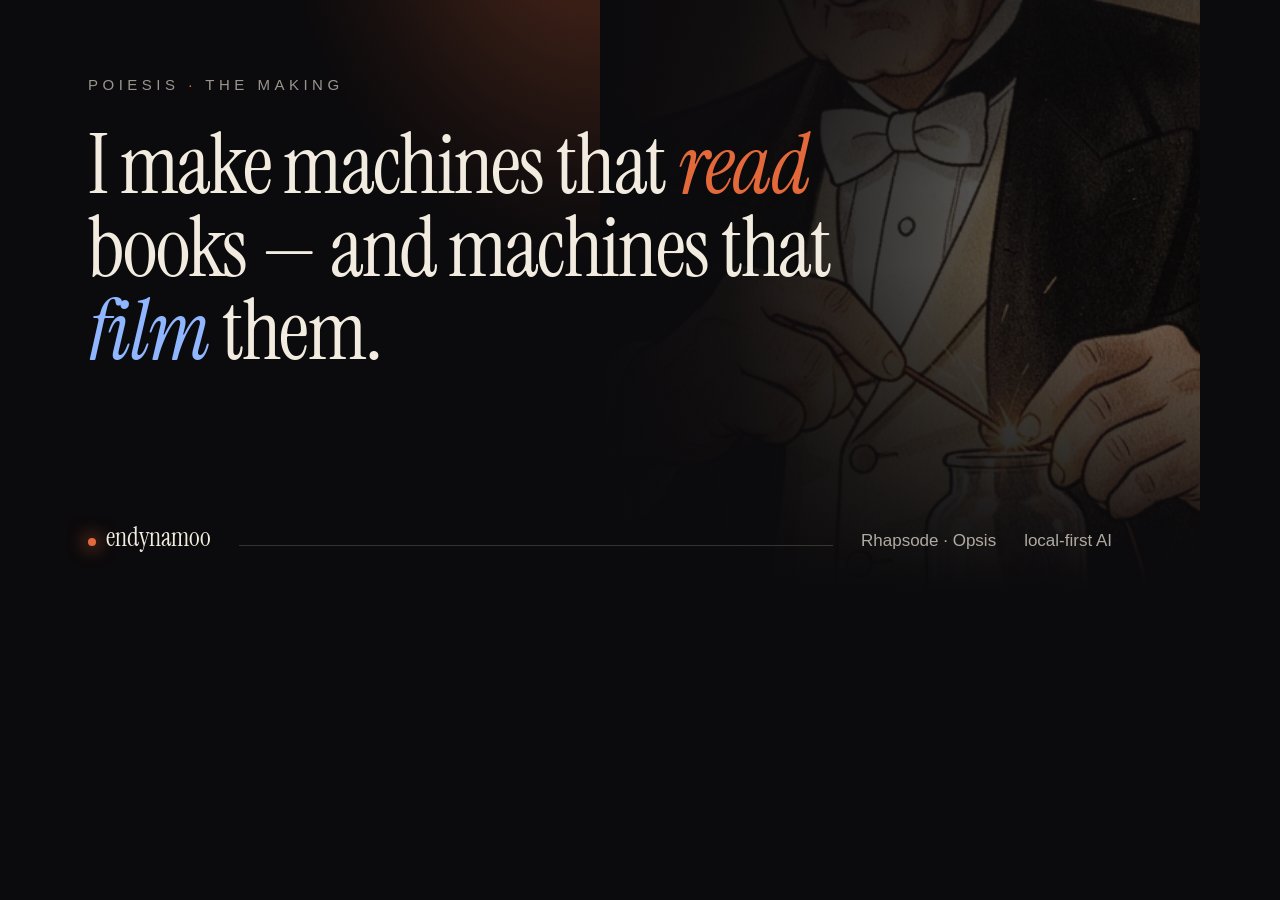
==== tools/og-source.html @ e605e254 "feat: the Poiesis site One dark scroll that presents Rhapsode and Opsis as working local-first produ" ====
﻿<!doctype html>
<html lang="en">
<head>
<meta charset="utf-8">
<style>
  @font-face {
    font-family: "Instrument Serif";
    src: url("../assets/fonts/instrument-serif-latin.woff2") format("woff2");
    font-weight: 400; font-style: normal;
  }
  @font-face {
    font-family: "Instrument Serif";
    src: url("../assets/fonts/instrument-serif-italic-latin.woff2") format("woff2");
    font-weight: 400; font-style: italic;
  }
  * { box-sizing: border-box; margin: 0; }
  body {
    width: 1200px; height: 630px; overflow: hidden; position: relative;
    background: #0B0A0C; color: #F2EBDF;
    font-family: "Segoe UI", sans-serif;
  }
  .beam {
    position: absolute; inset: -20% 0 auto 50%; width: 900px; height: 900px;
    transform: translateX(-50%);
    background: radial-gradient(50% 60% at 50% 0%, rgba(228,105,58,.34), rgba(228,105,58,.06) 55%, transparent 72%);
  }
  .frame {
    position: absolute; inset: 0 0 0 50%;
    background: url("../assets/img/frame-02.webp") center/cover;
    opacity: .55; filter: saturate(.85);
  }
  .fade {
    position: absolute; inset: 0 0 0 50%;
    background:
      linear-gradient(90deg, #0B0A0C 0%, rgba(11,10,12,.92) 22%, rgba(11,10,12,.12) 92%),
      linear-gradient(180deg, rgba(11,10,12,.55) 0%, rgba(11,10,12,0) 30%);
  }
  .scrim { position: absolute; inset: 0; background: linear-gradient(180deg, transparent 42%, #0B0A0C 94%); }
  .wrap { position: relative; padding: 76px 88px; height: 100%; display: flex; flex-direction: column; }
  .eyebrow { font-size: 15px; letter-spacing: .3em; text-transform: uppercase; color: rgba(242,235,223,.62); }
  .eyebrow b { color: #E4693A; font-weight: 400; }
  h1 {
    font-family: "Instrument Serif", Georgia, serif; font-weight: 400;
    font-size: 84px; line-height: .99; letter-spacing: -.02em; margin-top: 30px; max-width: 780px;
  }
  h1 em { color: #E4693A; }
  h1 em.cold { color: #8FB6FF; }
  .foot { margin-top: auto; display: flex; align-items: baseline; gap: 28px; font-size: 17px; color: rgba(242,235,223,.7); }
  .foot .name { font-family: "Instrument Serif", Georgia, serif; font-size: 26px; color: #F2EBDF; }
  .dot { width: 8px; height: 8px; border-radius: 50%; background: #E4693A; display: inline-block; margin-right: 10px; box-shadow: 0 0 18px 3px rgba(228,105,58,.6); }
  .rule { flex: 1; height: 1px; background: rgba(242,235,223,.18); }
</style>
</head>
<body>
  <div class="beam"></div>
  <div class="frame"></div>
  <div class="fade"></div>
  <div class="scrim"></div>
  <div class="wrap">
    <p class="eyebrow">Poiesis <b>&middot;</b> the making</p>
    <h1>I make machines that <em>read</em> books &mdash; and machines that <em class="cold">film</em> them.</h1>
    <div class="foot">
      <span class="name"><span class="dot"></span>endynamoo</span>
      <span class="rule"></span>
      <span>Rhapsode &middot; Opsis</span>
      <span>local&#8209;first AI</span>
    </div>
  </div>
</body>
</html>
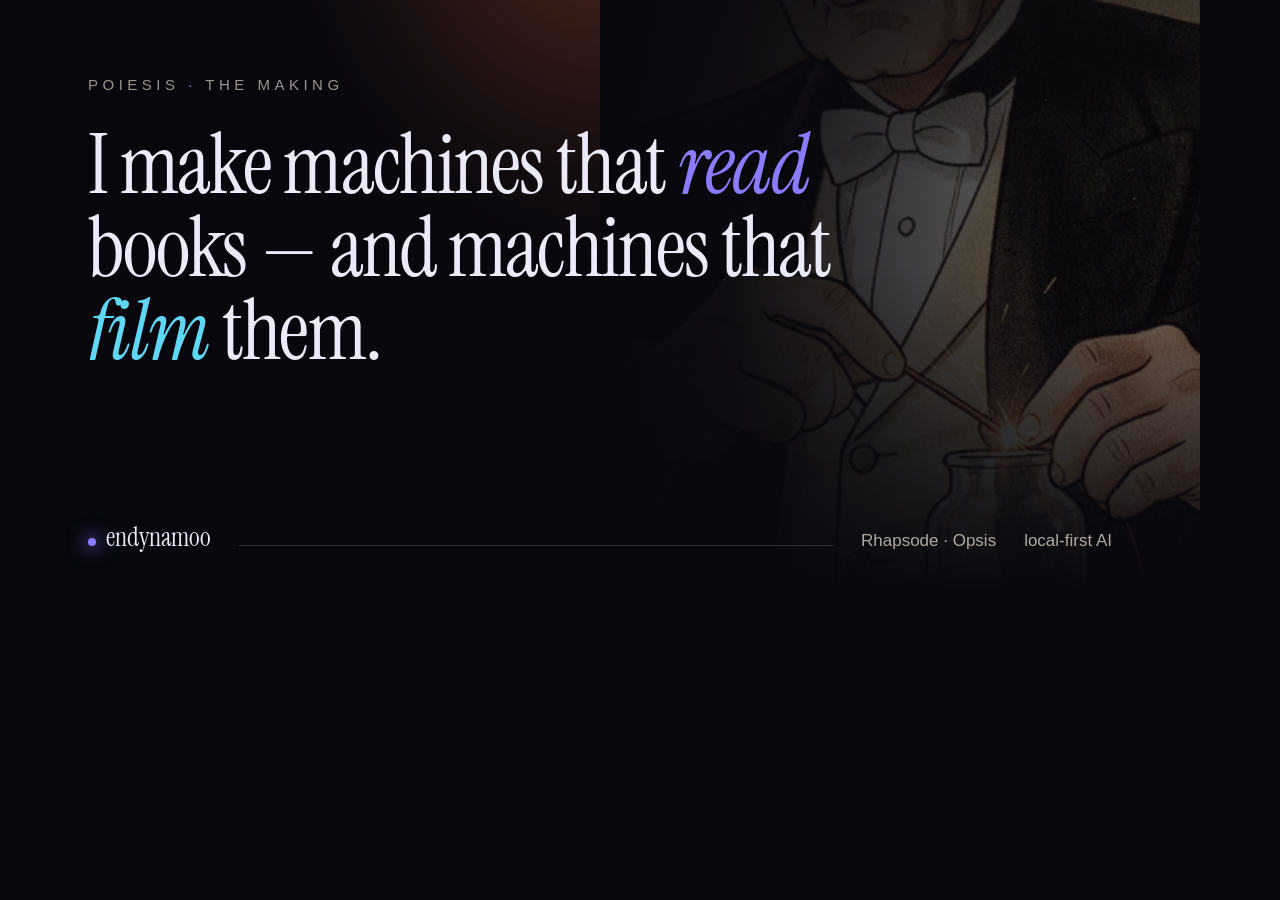
==== commit be4a7604: "feat(brand): wear Rhapsode's palette and put a quasar in the hero Violet signal on near-black, cyan " ====
--- a/tools/og-source.html
+++ b/tools/og-source.html
@@ -16,7 +16,7 @@
   * { box-sizing: border-box; margin: 0; }
   body {
     width: 1200px; height: 630px; overflow: hidden; position: relative;
-    background: #0B0A0C; color: #F2EBDF;
+    background: #07070d; color: #ece9f8;
     font-family: "Segoe UI", sans-serif;
   }
   .beam {
@@ -32,22 +32,22 @@
   .fade {
     position: absolute; inset: 0 0 0 50%;
     background:
-      linear-gradient(90deg, #0B0A0C 0%, rgba(11,10,12,.92) 22%, rgba(11,10,12,.12) 92%),
+      linear-gradient(90deg, #07070d 0%, rgba(7,7,13,.92) 22%, rgba(7,7,13,.12) 92%),
       linear-gradient(180deg, rgba(11,10,12,.55) 0%, rgba(11,10,12,0) 30%);
   }
-  .scrim { position: absolute; inset: 0; background: linear-gradient(180deg, transparent 42%, #0B0A0C 94%); }
+  .scrim { position: absolute; inset: 0; background: linear-gradient(180deg, transparent 42%, #07070d 94%); }
   .wrap { position: relative; padding: 76px 88px; height: 100%; display: flex; flex-direction: column; }
   .eyebrow { font-size: 15px; letter-spacing: .3em; text-transform: uppercase; color: rgba(242,235,223,.62); }
-  .eyebrow b { color: #E4693A; font-weight: 400; }
+  .eyebrow b { color: #8b7bff; font-weight: 400; }
   h1 {
     font-family: "Instrument Serif", Georgia, serif; font-weight: 400;
     font-size: 84px; line-height: .99; letter-spacing: -.02em; margin-top: 30px; max-width: 780px;
   }
-  h1 em { color: #E4693A; }
-  h1 em.cold { color: #8FB6FF; }
+  h1 em { color: #8b7bff; }
+  h1 em.cold { color: #5fd8f5; }
   .foot { margin-top: auto; display: flex; align-items: baseline; gap: 28px; font-size: 17px; color: rgba(242,235,223,.7); }
-  .foot .name { font-family: "Instrument Serif", Georgia, serif; font-size: 26px; color: #F2EBDF; }
-  .dot { width: 8px; height: 8px; border-radius: 50%; background: #E4693A; display: inline-block; margin-right: 10px; box-shadow: 0 0 18px 3px rgba(228,105,58,.6); }
+  .foot .name { font-family: "Instrument Serif", Georgia, serif; font-size: 26px; color: #ece9f8; }
+  .dot { width: 8px; height: 8px; border-radius: 50%; background: #8b7bff; display: inline-block; margin-right: 10px; box-shadow: 0 0 18px 3px rgba(139,123,255,.6); }
   .rule { flex: 1; height: 1px; background: rgba(242,235,223,.18); }
 </style>
 </head>
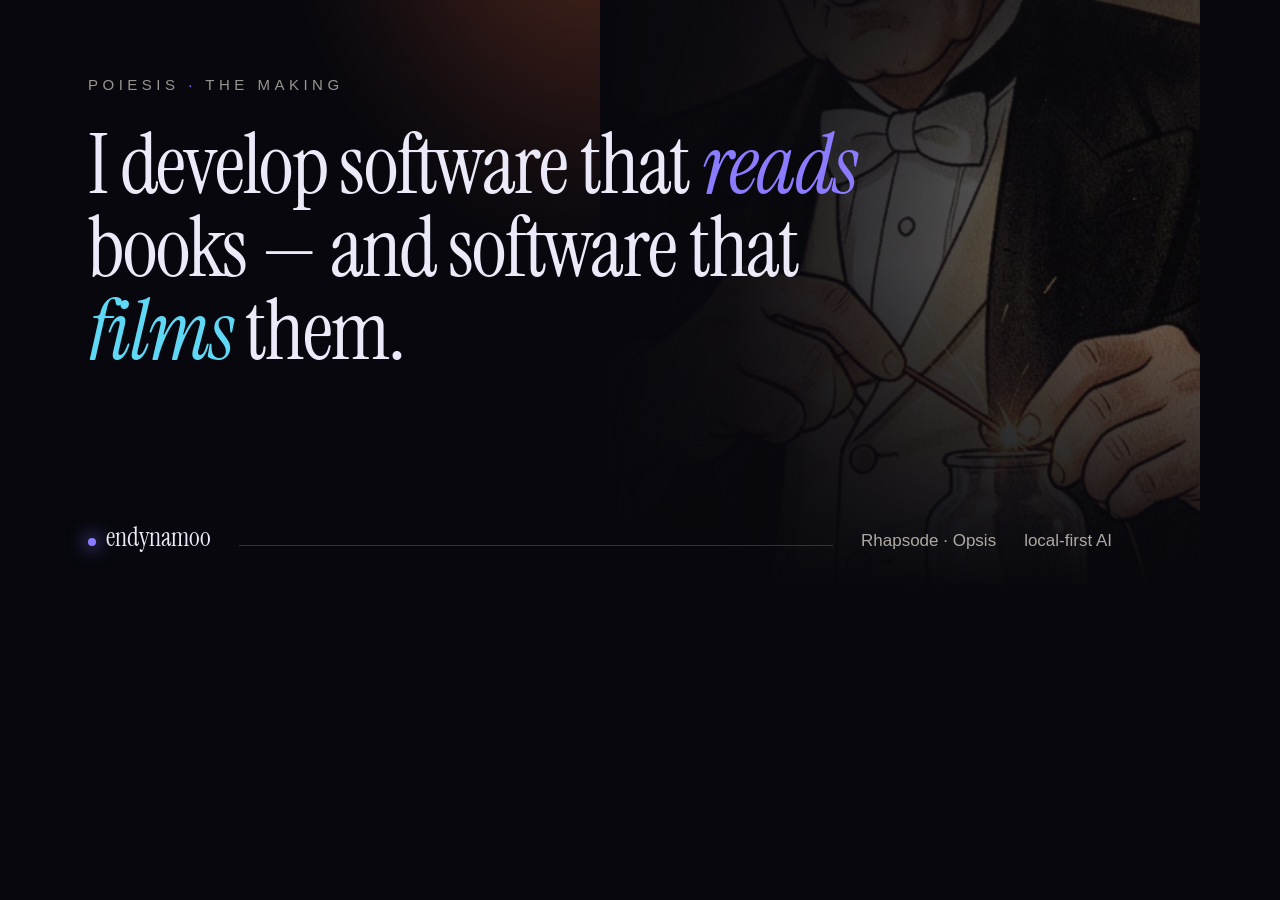
==== commit 183a9a72: "copy: say what I develop, say who builds it, mark Opsis unreleased - Hero now reads 'I develop softw" ====
--- a/tools/og-source.html
+++ b/tools/og-source.html
@@ -58,7 +58,7 @@
   <div class="scrim"></div>
   <div class="wrap">
     <p class="eyebrow">Poiesis <b>&middot;</b> the making</p>
-    <h1>I make machines that <em>read</em> books &mdash; and machines that <em class="cold">film</em> them.</h1>
+    <h1>I develop software that <em>reads</em> books &mdash; and software that <em class="cold">films</em> them.</h1>
     <div class="foot">
       <span class="name"><span class="dot"></span>endynamoo</span>
       <span class="rule"></span>
